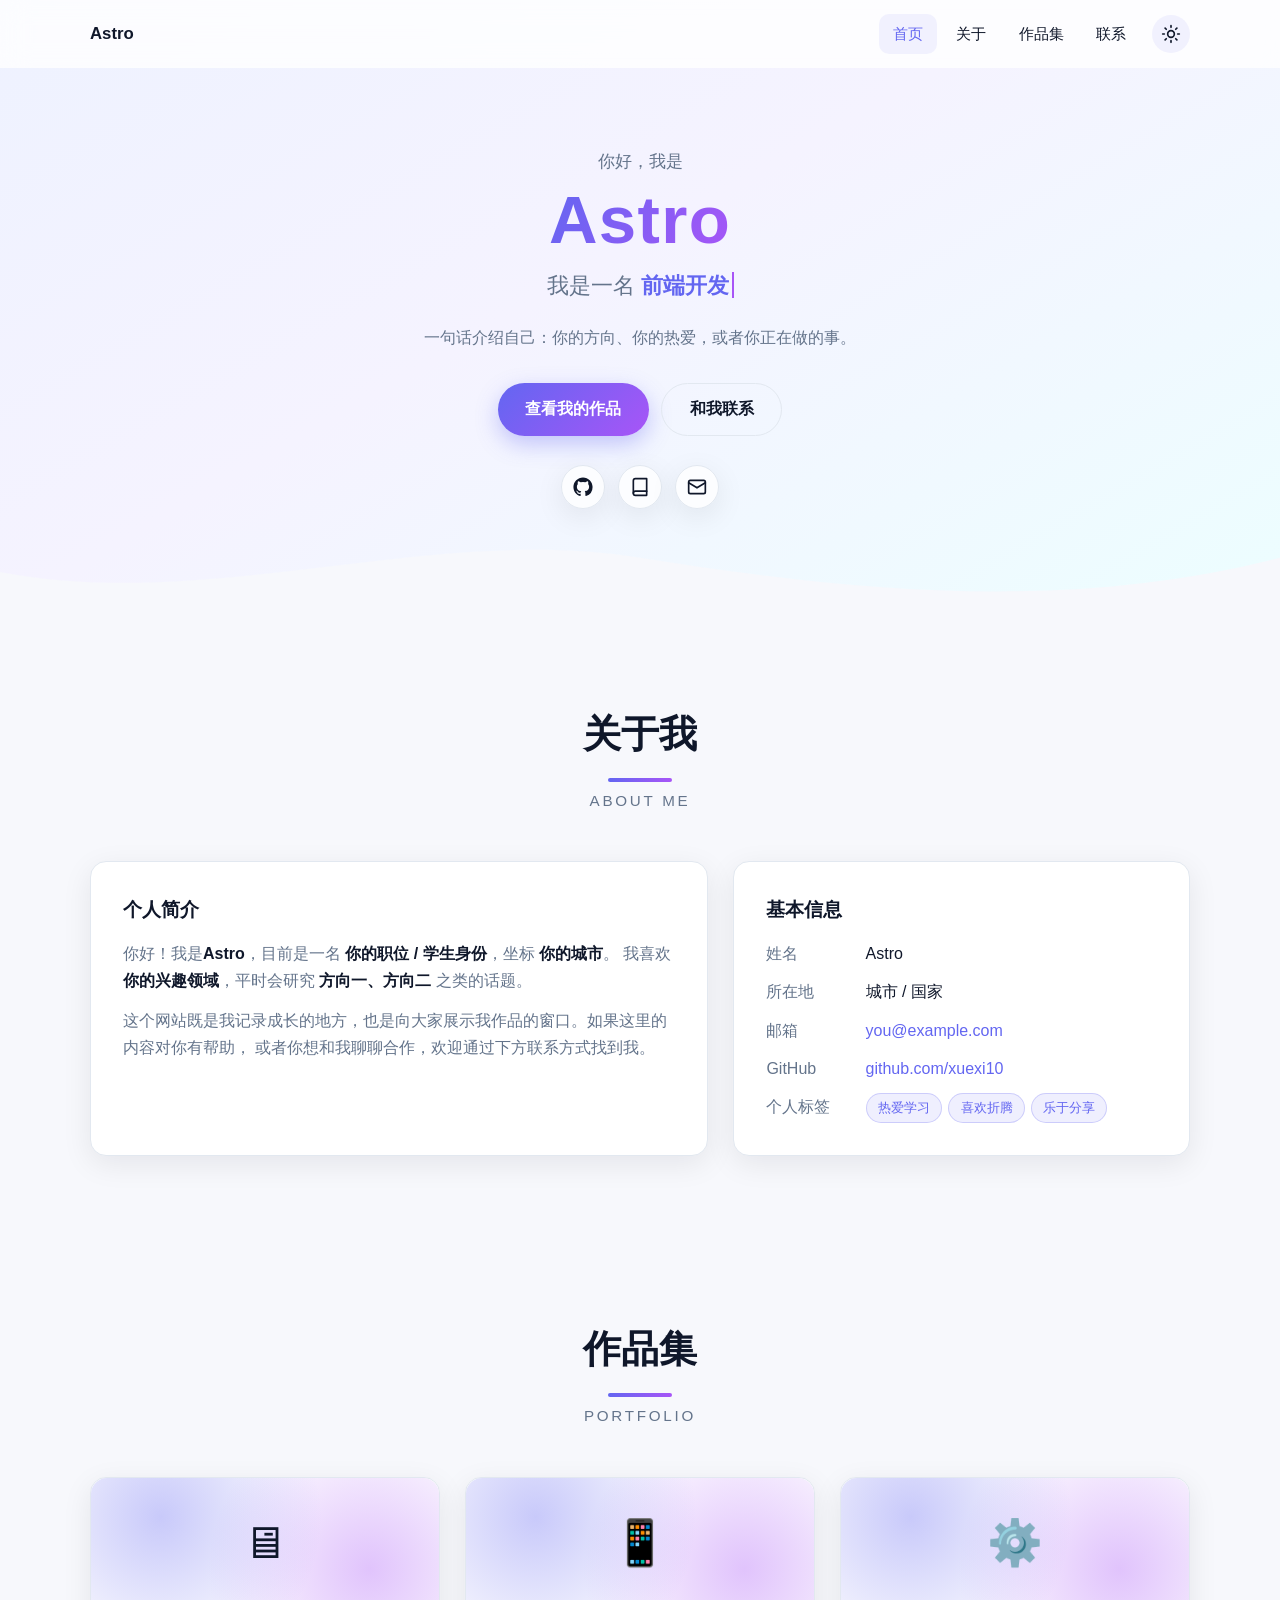
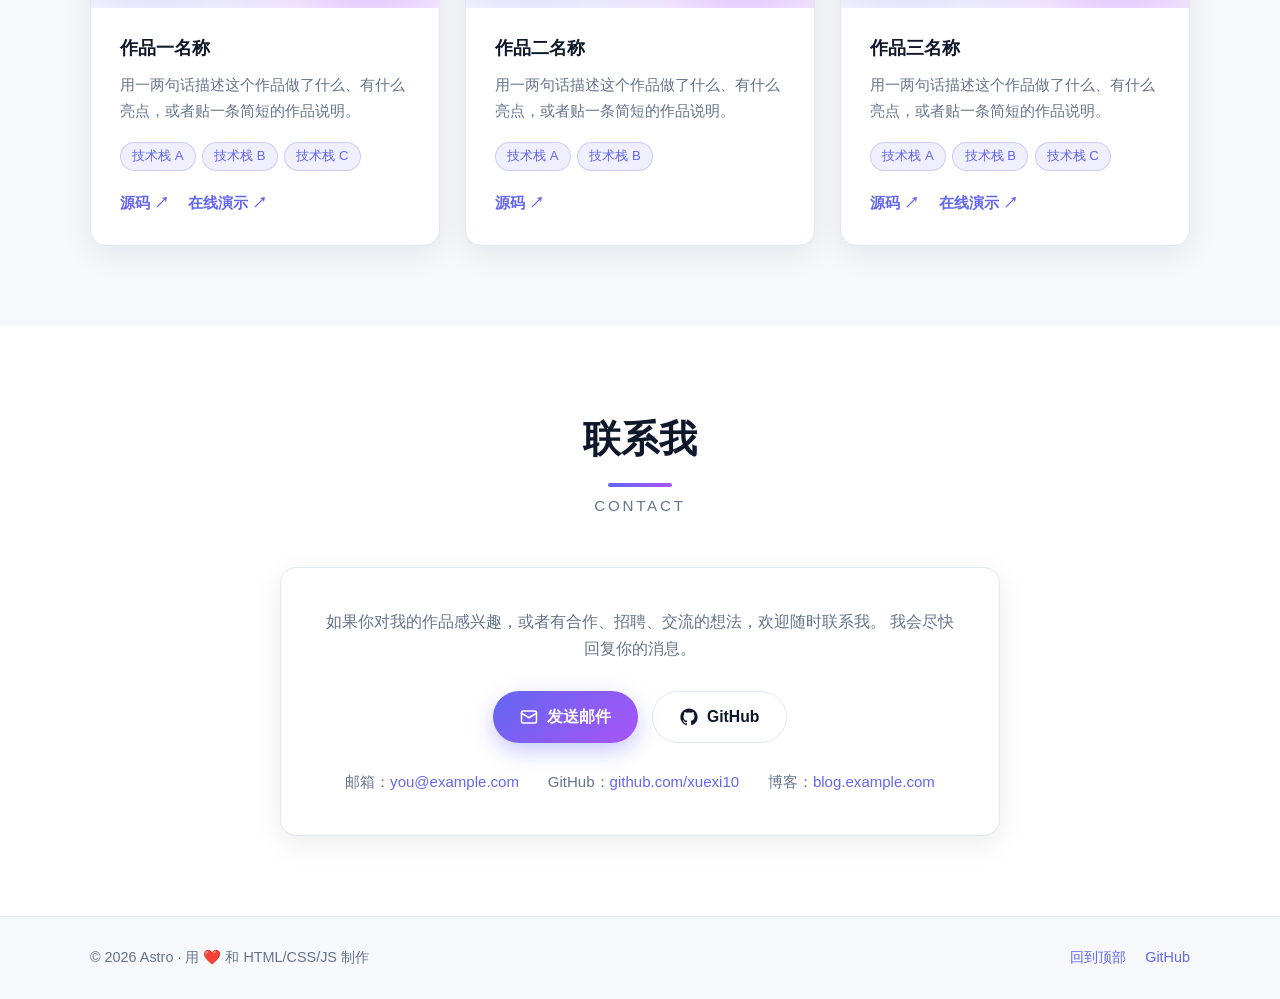
==== index.html @ 0644f5ee "Initial commit: Astro personal website" ====
<!DOCTYPE html>
<html lang="zh-CN">
<head>
  <meta charset="UTF-8" />
  <meta name="viewport" content="width=device-width, initial-scale=1.0" />
  <title>Astro · 个人主页</title>
  <meta name="description" content="这是我的个人网站，记录我做过的事情与正在学习的东西。" />
  <meta property="og:title" content="Astro · 个人主页" />
  <meta property="og:description" content="这是我的个人网站，记录我做过的事情与正在学习的东西。" />
  <meta property="og:type" content="website" />
  <link rel="icon" href="data:image/svg+xml,%3Csvg xmlns='http://www.w3.org/2000/svg' viewBox='0 0 100 100'%3E%3Cdefs%3E%3ClinearGradient id='g' x1='0' y1='0' x2='1' y2='1'%3E%3Cstop stop-color='%236366f1'/%3E%3Cstop offset='1' stop-color='%23a855f7'/%3E%3C/linearGradient%3E%3C/defs%3E%3Ccircle cx='50' cy='50' r='46' fill='url(%23g)'/%3E%3C/svg%3E" />
  <link rel="stylesheet" href="style.css" />
</head>
<body>
  <!-- 进度条：页面滚动时顶部显示的彩色细线 -->
  <div id="scroll-progress" aria-hidden="true"></div>

  <!-- ============ 导航栏 ============ -->
  <header class="nav">
    <div class="container nav-inner">
      <a class="brand" href="#home">
        <span class="brand-name">Astro</span>
      </a>

      <button class="nav-toggle" id="nav-toggle" aria-expanded="false" aria-controls="nav-menu" aria-label="打开菜单">
        <span></span><span></span><span></span>
      </button>

      <nav class="nav-menu" id="nav-menu" aria-label="主导航">
        <a href="#home" class="nav-link">首页</a>
        <a href="#about" class="nav-link">关于</a>
        <a href="#portfolio" class="nav-link">作品集</a>
        <a href="#contact" class="nav-link">联系</a>
        <button class="theme-toggle" id="theme-toggle" type="button" aria-label="切换深色 / 浅色主题">
          <svg id="icon-sun" class="icon" viewBox="0 0 24 24" fill="none" stroke="currentColor" stroke-width="2" stroke-linecap="round" aria-hidden="true">
            <circle cx="12" cy="12" r="4"></circle>
            <path d="M12 2v2m0 16v2M4.93 4.93l1.41 1.41m11.32 11.32 1.41 1.41M2 12h2m16 0h2M4.93 19.07l1.41-1.41M17.66 6.34l1.41-1.41"></path>
          </svg>
          <svg id="icon-moon" class="icon" viewBox="0 0 24 24" fill="none" stroke="currentColor" stroke-width="2" stroke-linecap="round" stroke-linejoin="round" aria-hidden="true">
            <path d="M21 12.79A9 9 0 1 1 11.21 3 7 7 0 0 0 21 12.79z"></path>
          </svg>
        </button>
      </nav>
    </div>
  </header>

  <main>
    <!-- ============ 首页 / 英雄区 ============ -->
    <section class="hero" id="home">
      <div class="container hero-inner">
        <p class="hero-greeting">你好，我是</p>
        <h1 class="hero-name">Astro</h1>
        <p class="hero-type">
          <span class="type-prefix">我是一名</span>
          <span class="type-text" id="type-text"></span><span class="type-cursor" aria-hidden="true"></span>
        </p>
        <p class="hero-bio">
          一句话介绍自己：你的方向、你的热爱，或者你正在做的事。
        </p>
        <div class="hero-actions">
          <a class="btn btn-primary" href="#portfolio">查看我的作品</a>
          <a class="btn btn-ghost" href="#contact">和我联系</a>
        </div>
        <div class="hero-social" aria-label="社交链接">
          <a href="https://github.com/xuexi10" target="_blank" rel="noopener noreferrer" aria-label="GitHub">
            <svg viewBox="0 0 24 24" fill="currentColor" aria-hidden="true">
              <path d="M12 .5C5.65.5.5 5.65.5 12c0 5.08 3.29 9.39 7.86 10.91.58.11.79-.25.79-.55v-2.15c-3.2.7-3.87-1.36-3.87-1.36-.53-1.32-1.28-1.67-1.28-1.67-1.04-.72.08-.7.08-.7 1.15.08 1.76 1.18 1.76 1.18 1.03 1.75 2.69 1.25 3.34.95.1-.74.4-1.25.72-1.53-2.55-.29-5.23-1.28-5.23-5.68 0-1.26.45-2.28 1.18-3.09-.12-.29-.51-1.46.11-3.05 0 0 .96-.31 3.16 1.18a11 11 0 0 1 5.76 0c2.2-1.49 3.16-1.18 3.16-1.18.62 1.59.23 2.76.11 3.05.73.81 1.18 1.83 1.18 3.09 0 4.41-2.69 5.38-5.25 5.67.41.35.77 1.05.77 2.12v3.14c0 .3.21.66.8.55A11.5 11.5 0 0 0 23.5 12C23.5 5.65 18.35.5 12 .5z"/>
            </svg>
          </a>
          <a href="https://blog.example.com" target="_blank" rel="noopener noreferrer" aria-label="博客">
            <svg viewBox="0 0 24 24" fill="none" stroke="currentColor" stroke-width="2" stroke-linecap="round" stroke-linejoin="round" aria-hidden="true">
              <path d="M4 19.5A2.5 2.5 0 0 1 6.5 17H20"></path>
              <path d="M6.5 2H20v20H6.5A2.5 2.5 0 0 1 4 19.5v-15A2.5 2.5 0 0 1 6.5 2z"></path>
            </svg>
          </a>
          <a href="mailto:you@example.com" aria-label="发邮件">
            <svg viewBox="0 0 24 24" fill="none" stroke="currentColor" stroke-width="2" stroke-linecap="round" stroke-linejoin="round" aria-hidden="true">
              <rect x="2" y="4" width="20" height="16" rx="2"></rect>
              <path d="m22 7-10 6L2 7"></path>
            </svg>
          </a>
        </div>
      </div>
      <div class="hero-wave" aria-hidden="true">
        <svg viewBox="0 0 1440 120" preserveAspectRatio="none">
          <path d="M0,64 C240,110 480,10 720,48 C960,86 1200,110 1440,48 L1440,120 L0,120 Z"></path>
        </svg>
      </div>
    </section>

    <!-- ============ 关于我 ============ -->
    <section class="section" id="about">
      <div class="container">
        <h2 class="section-title">关于我</h2>
        <p class="section-subtitle">About Me</p>

        <div class="about-grid">
          <div class="card about-card reveal">
            <h3>个人简介</h3>
            <p>
              你好！我是<strong>Astro</strong>，目前是一名 <strong>你的职位 / 学生身份</strong>，坐标 <strong>你的城市</strong>。
              我喜欢<strong>你的兴趣领域</strong>，平时会研究 <strong>方向一、方向二</strong> 之类的话题。
            </p>
            <p>
              这个网站既是我记录成长的地方，也是向大家展示我作品的窗口。如果这里的内容对你有帮助，
              或者你想和我聊聊合作，欢迎通过下方联系方式找到我。
            </p>
          </div>
          <div class="card about-card reveal">
            <h3>基本信息</h3>
            <ul class="info-list">
              <li><span class="info-label">姓名</span><span>Astro</span></li>
              <li><span class="info-label">所在地</span><span>城市 / 国家</span></li>
              <li><span class="info-label">邮箱</span><span><a href="mailto:you@example.com">you@example.com</a></span></li>
              <li><span class="info-label">GitHub</span><span><a href="https://github.com/xuexi10" target="_blank" rel="noopener noreferrer">github.com/xuexi10</a></span></li>
              <li><span class="info-label">个人标签</span>
                <span class="tag-group">
                  <span class="tag">热爱学习</span>
                  <span class="tag">喜欢折腾</span>
                  <span class="tag">乐于分享</span>
                </span>
              </li>
            </ul>
          </div>
        </div>
      </div>
    </section>

    <!-- ============ 作品集 ============ -->
    <section class="section" id="portfolio">
      <div class="container">
        <h2 class="section-title">作品集</h2>
        <p class="section-subtitle">Portfolio</p>

        <div class="projects-grid">
          <article class="project-card card reveal">
            <div class="project-thumb" aria-hidden="true">🖥</div>
            <h3>作品一名称</h3>
            <p>用一两句话描述这个作品做了什么、有什么亮点，或者贴一条简短的作品说明。</p>
            <div class="project-tags">
              <span class="tag">技术栈 A</span>
              <span class="tag">技术栈 B</span>
              <span class="tag">技术栈 C</span>
            </div>
            <div class="project-links">
              <a href="https://github.com/xuexi10" target="_blank" rel="noopener noreferrer">源码 ↗</a>
              <a href="https://example.com" target="_blank" rel="noopener noreferrer">在线演示 ↗</a>
            </div>
          </article>

          <article class="project-card card reveal">
            <div class="project-thumb" aria-hidden="true">📱</div>
            <h3>作品二名称</h3>
            <p>用一两句话描述这个作品做了什么、有什么亮点，或者贴一条简短的作品说明。</p>
            <div class="project-tags">
              <span class="tag">技术栈 A</span>
              <span class="tag">技术栈 B</span>
            </div>
            <div class="project-links">
              <a href="https://github.com/xuexi10" target="_blank" rel="noopener noreferrer">源码 ↗</a>
            </div>
          </article>

          <article class="project-card card reveal">
            <div class="project-thumb" aria-hidden="true">⚙️</div>
            <h3>作品三名称</h3>
            <p>用一两句话描述这个作品做了什么、有什么亮点，或者贴一条简短的作品说明。</p>
            <div class="project-tags">
              <span class="tag">技术栈 A</span>
              <span class="tag">技术栈 B</span>
              <span class="tag">技术栈 C</span>
            </div>
            <div class="project-links">
              <a href="https://github.com/xuexi10" target="_blank" rel="noopener noreferrer">源码 ↗</a>
              <a href="https://example.com" target="_blank" rel="noopener noreferrer">在线演示 ↗</a>
            </div>
          </article>
        </div>
      </div>
    </section>

    <!-- ============ 联系我 ============ -->
    <section class="section section-alt" id="contact">
      <div class="container">
        <h2 class="section-title">联系我</h2>
        <p class="section-subtitle">Contact</p>

        <div class="card contact-card reveal">
          <p class="contact-intro">
            如果你对我的作品感兴趣，或者有合作、招聘、交流的想法，欢迎随时联系我。
            我会尽快回复你的消息。
          </p>
          <div class="contact-actions">
            <a class="btn btn-primary" href="mailto:you@example.com">
              <svg viewBox="0 0 24 24" fill="none" stroke="currentColor" stroke-width="2" stroke-linecap="round" stroke-linejoin="round" aria-hidden="true">
                <rect x="2" y="4" width="20" height="16" rx="2"></rect>
                <path d="m22 7-10 6L2 7"></path>
              </svg>
              发送邮件
            </a>
            <a class="btn btn-ghost" href="https://github.com/xuexi10" target="_blank" rel="noopener noreferrer">
              <svg viewBox="0 0 24 24" fill="currentColor" aria-hidden="true">
                <path d="M12 .5C5.65.5.5 5.65.5 12c0 5.08 3.29 9.39 7.86 10.91.58.11.79-.25.79-.55v-2.15c-3.2.7-3.87-1.36-3.87-1.36-.53-1.32-1.28-1.67-1.28-1.67-1.04-.72.08-.7.08-.7 1.15.08 1.76 1.18 1.76 1.18 1.03 1.75 2.69 1.25 3.34.95.1-.74.4-1.25.72-1.53-2.55-.29-5.23-1.28-5.23-5.68 0-1.26.45-2.28 1.18-3.09-.12-.29-.51-1.46.11-3.05 0 0 .96-.31 3.16 1.18a11 11 0 0 1 5.76 0c2.2-1.49 3.16-1.18 3.16-1.18.62 1.59.23 2.76.11 3.05.73.81 1.18 1.83 1.18 3.09 0 4.41-2.69 5.38-5.25 5.67.41.35.77 1.05.77 2.12v3.14c0 .3.21.66.8.55A11.5 11.5 0 0 0 23.5 12C23.5 5.65 18.35.5 12 .5z"/>
              </svg>
              GitHub
            </a>
          </div>
          <ul class="contact-list">
            <li>邮箱：<a href="mailto:you@example.com">you@example.com</a></li>
            <li>GitHub：<a href="https://github.com/xuexi10" target="_blank" rel="noopener noreferrer">github.com/xuexi10</a></li>
            <li>博客：<a href="https://blog.example.com" target="_blank" rel="noopener noreferrer">blog.example.com</a></li>
          </ul>
        </div>
      </div>
    </section>
  </main>

  <footer class="footer">
    <div class="container footer-inner">
      <p>© <span id="year"></span> Astro · 用 ❤️ 和 HTML/CSS/JS 制作</p>
      <p class="footer-links">
        <a href="#home">回到顶部</a>
        <a href="https://github.com/xuexi10" target="_blank" rel="noopener noreferrer">GitHub</a>
      </p>
    </div>
  </footer>

  <button class="back-to-top" id="back-to-top" type="button" aria-label="回到顶部">
    <svg viewBox="0 0 24 24" fill="none" stroke="currentColor" stroke-width="2.5" stroke-linecap="round" stroke-linejoin="round" aria-hidden="true">
      <path d="m18 15-6-6-6 6"></path>
    </svg>
  </button>

  <script src="script.js"></script>
</body>
</html>
---- style.css ----
/* ==========================================================
   个人网站样式表
   颜色、字体等全局变量都在 :root 中，方便统一修改
   ========================================================== */

:root {
  --accent-1: #6366f1;   /* 主色（靛蓝） */
  --accent-2: #a855f7;   /* 辅色（紫色） */
  --accent-3: #22d3ee;   /* 点缀色（青色） */

  --radius: 16px;
  --shadow: 0 8px 30px rgba(2, 6, 23, 0.08);
  --shadow-lg: 0 18px 50px rgba(2, 6, 23, 0.16);
  --max-width: 1100px;
  --nav-height: 68px;
}

/* 浅色主题（默认） */
:root,
:root[data-theme="light"] {
  color-scheme: light;
  --bg: #f7f8fc;
  --bg-soft: #ffffff;
  --card: #ffffff;
  --text: #0f172a;
  --muted: #64748b;
  --line: #e2e8f0;
  --header-bg: rgba(255, 255, 255, 0.78);
  --hero-bg: linear-gradient(150deg, #eef2ff 0%, #f5f3ff 45%, #ecfeff 100%);
}

/* 深色主题 */
:root[data-theme="dark"] {
  color-scheme: dark;
  --bg: #0b1120;
  --bg-soft: #101a33;
  --card: #111a31;
  --text: #e2e8f0;
  --muted: #94a3b8;
  --line: #1e293b;
  --header-bg: rgba(11, 17, 32, 0.8);
  --hero-bg: linear-gradient(150deg, #101c3d 0%, #1d1438 45%, #0d2b34 100%);
  --shadow: 0 8px 30px rgba(0, 0, 0, 0.35);
  --shadow-lg: 0 18px 50px rgba(0, 0, 0, 0.5);
}

* {
  margin: 0;
  padding: 0;
  box-sizing: border-box;
}

html {
  scroll-behavior: smooth;
}

body {
  font-family: -apple-system, BlinkMacSystemFont, "Segoe UI", "PingFang SC",
    "Hiragino Sans GB", "Microsoft YaHei", "Noto Sans SC", sans-serif;
  background: var(--bg);
  color: var(--text);
  line-height: 1.7;
  transition: background-color 0.35s ease, color 0.35s ease;
}

img,
svg {
  display: block;
  max-width: 100%;
}

a {
  color: var(--accent-1);
  text-decoration: none;
  transition: color 0.2s ease;
}

a:hover {
  color: var(--accent-2);
}

button {
  font: inherit;
  cursor: pointer;
  border: none;
  background: none;
  color: inherit;
}

section {
  scroll-margin-top: calc(var(--nav-height) + 12px);
}

.container {
  width: min(var(--max-width), 100% - 2.5rem);
  margin-inline: auto;
}

.icon {
  width: 20px;
  height: 20px;
}

/* ---------- 顶部滚动进度条 ---------- */
#scroll-progress {
  position: fixed;
  top: 0;
  left: 0;
  height: 3px;
  width: 0;
  background: linear-gradient(90deg, var(--accent-1), var(--accent-2), var(--accent-3));
  z-index: 1200;
}

/* ---------- 导航栏 ---------- */
.nav {
  position: fixed;
  top: 0;
  left: 0;
  right: 0;
  height: var(--nav-height);
  background: var(--header-bg);
  backdrop-filter: blur(14px);
  -webkit-backdrop-filter: blur(14px);
  border-bottom: 1px solid transparent;
  z-index: 1000;
  transition: border-color 0.3s ease, box-shadow 0.3s ease;
}

.nav.scrolled {
  border-bottom-color: var(--line);
  box-shadow: 0 4px 20px rgba(2, 6, 23, 0.06);
}

.nav-inner {
  height: var(--nav-height);
  display: flex;
  align-items: center;
  justify-content: space-between;
  gap: 1rem;
}

.brand {
  display: inline-flex;
  align-items: center;
  gap: 0.65rem;
  font-weight: 700;
  color: var(--text);
  font-size: 1.05rem;
}

.brand:hover {
  color: var(--accent-1);
}

.nav-menu {
  display: flex;
  align-items: center;
  gap: 0.35rem;
}

.nav-link {
  padding: 0.45rem 0.85rem;
  border-radius: 10px;
  color: var(--text);
  font-weight: 500;
  font-size: 0.95rem;
  transition: color 0.2s ease, background-color 0.2s ease;
}

.nav-link:hover,
.nav-link.active {
  color: var(--accent-1);
  background: color-mix(in srgb, var(--accent-1) 8%, transparent);
}

.theme-toggle {
  display: grid;
  place-items: center;
  width: 38px;
  height: 38px;
  margin-left: 0.4rem;
  border-radius: 50%;
  color: var(--text);
  background: color-mix(in srgb, var(--accent-1) 8%, transparent);
  transition: color 0.25s ease, transform 0.25s ease, background-color 0.25s ease;
}

.theme-toggle:hover {
  color: var(--accent-1);
  transform: rotate(18deg);
}

:root[data-theme="dark"] #icon-sun,
:root:not([data-theme="dark"]) #icon-moon {
  display: none;
}

/* 汉堡菜单按钮：移动端显示 */
.nav-toggle {
  display: none;
  flex-direction: column;
  justify-content: center;
  gap: 5px;
  width: 42px;
  height: 42px;
  padding: 8px;
  border-radius: 10px;
}

.nav-toggle span {
  display: block;
  height: 2px;
  width: 100%;
  border-radius: 2px;
  background: var(--text);
  transition: transform 0.3s ease, opacity 0.3s ease;
}

.nav-toggle[aria-expanded="true"] span:nth-child(1) {
  transform: translateY(7px) rotate(45deg);
}

.nav-toggle[aria-expanded="true"] span:nth-child(2) {
  opacity: 0;
}

.nav-toggle[aria-expanded="true"] span:nth-child(3) {
  transform: translateY(-7px) rotate(-45deg);
}

/* ---------- 英雄区 ---------- */
.hero {
  position: relative;
  padding: calc(var(--nav-height) + 5rem) 0 7rem;
  text-align: center;
  background: var(--hero-bg);
  overflow: hidden;
}

.hero-inner {
  position: relative;
  z-index: 2;
  display: flex;
  flex-direction: column;
  align-items: center;
}

.hero-greeting {
  color: var(--muted);
  font-size: 1.05rem;
}

.hero-name {
  margin: 0.3rem 0 0.6rem;
  font-size: clamp(2.6rem, 7vw, 4.2rem);
  line-height: 1.15;
  letter-spacing: 0.02em;
  background: linear-gradient(120deg, var(--accent-1), var(--accent-2));
  -webkit-background-clip: text;
  background-clip: text;
  -webkit-text-fill-color: transparent;
  color: transparent;
}

.hero-type {
  min-height: 2rem;
  font-size: clamp(1.1rem, 3vw, 1.35rem);
  color: var(--text);
}

.type-prefix {
  color: var(--muted);
}

.type-text {
  font-weight: 600;
  color: var(--accent-1);
}

.type-cursor {
  display: inline-block;
  width: 2px;
  height: 1.2em;
  margin-left: 3px;
  vertical-align: text-bottom;
  background: var(--accent-2);
  animation: blink 0.9s step-end infinite;
}

@keyframes blink {
  50% { opacity: 0; }
}

.hero-bio {
  max-width: 580px;
  margin: 1.2rem auto 0;
  color: var(--muted);
}

.hero-actions {
  display: flex;
  flex-wrap: wrap;
  justify-content: center;
  gap: 0.8rem;
  margin-top: 2rem;
}

.hero-social {
  display: flex;
  gap: 0.8rem;
  margin-top: 1.8rem;
}

.hero-social a {
  display: grid;
  place-items: center;
  width: 44px;
  height: 44px;
  border-radius: 50%;
  color: var(--text);
  background: color-mix(in srgb, var(--card) 80%, transparent);
  border: 1px solid var(--line);
  box-shadow: var(--shadow);
  transition: color 0.25s ease, transform 0.25s ease, border-color 0.25s ease;
}

.hero-social a:hover {
  color: #fff;
  border-color: transparent;
  background: linear-gradient(135deg, var(--accent-1), var(--accent-2));
  transform: translateY(-3px);
}

.hero-social svg {
  width: 20px;
  height: 20px;
}

.hero-wave {
  position: absolute;
  left: 0;
  right: 0;
  bottom: -1px;
  z-index: 1;
  line-height: 0;
}

.hero-wave path {
  fill: var(--bg);
  transition: fill 0.35s ease;
}

/* ---------- 通用区块 ---------- */
.section {
  padding: 5rem 0;
}

.section-alt {
  background: var(--bg-soft);
}

.section-title {
  text-align: center;
  font-size: clamp(1.8rem, 4vw, 2.4rem);
  position: relative;
}

.section-title::after {
  content: "";
  display: block;
  width: 64px;
  height: 4px;
  margin: 0.75rem auto 0;
  border-radius: 4px;
  background: linear-gradient(90deg, var(--accent-1), var(--accent-2));
}

.section-subtitle {
  text-align: center;
  margin: 0.35rem 0 3rem;
  color: var(--muted);
  font-size: 0.95rem;
  letter-spacing: 0.18em;
  text-transform: uppercase;
}

.section-note {
  margin-top: 2rem;
  text-align: center;
  color: var(--muted);
  font-size: 0.9rem;
}

.card {
  background: var(--card);
  border: 1px solid var(--line);
  border-radius: var(--radius);
  box-shadow: var(--shadow);
}

/* ---------- 关于我 ---------- */
.about-grid {
  display: grid;
  grid-template-columns: 1.15fr 0.85fr;
  gap: 1.6rem;
}

.about-card {
  padding: 2rem;
}

.about-card h3 {
  margin-bottom: 0.8rem;
  font-size: 1.2rem;
}

.about-card p + p {
  margin-top: 0.8rem;
}

.about-card p {
  color: var(--muted);
}

.about-card p strong {
  color: var(--text);
}

.info-list {
  list-style: none;
  display: flex;
  flex-direction: column;
  gap: 0.7rem;
}

.info-list li {
  display: flex;
  gap: 1rem;
}

.info-label {
  flex: 0 0 5.2em;
  color: var(--muted);
}

.tag-group {
  display: flex;
  flex-wrap: wrap;
  gap: 0.4rem;
}

.tag {
  display: inline-block;
  padding: 0.16rem 0.7rem;
  border-radius: 999px;
  font-size: 0.82rem;
  color: var(--accent-1);
  background: color-mix(in srgb, var(--accent-1) 10%, transparent);
  border: 1px solid color-mix(in srgb, var(--accent-1) 25%, transparent);
}

/* ---------- 作品集 ---------- */
.projects-grid {
  display: grid;
  grid-template-columns: repeat(auto-fit, minmax(280px, 1fr));
  gap: 1.6rem;
}

.project-card {
  display: flex;
  flex-direction: column;
  padding: 1.8rem;
  transition: transform 0.3s ease, box-shadow 0.3s ease;
}

.project-card:hover {
  transform: translateY(-6px);
  box-shadow: var(--shadow-lg);
}

.project-thumb {
  display: grid;
  place-items: center;
  height: 130px;
  margin: -1.8rem -1.8rem 1.5rem;
  border-radius: var(--radius) var(--radius) 0 0;
  font-size: 2.8rem;
  background:
    radial-gradient(circle at 20% 30%, color-mix(in srgb, var(--accent-1) 35%, transparent), transparent 55%),
    radial-gradient(circle at 80% 70%, color-mix(in srgb, var(--accent-2) 35%, transparent), transparent 55%),
    var(--bg-soft);
}

.project-card h3 {
  font-size: 1.15rem;
  margin-bottom: 0.6rem;
}

.project-card p {
  color: var(--muted);
  font-size: 0.95rem;
  flex: 1;
}

.project-tags {
  display: flex;
  flex-wrap: wrap;
  gap: 0.4rem;
  margin: 1.1rem 0 1.2rem;
}

.project-links {
  display: flex;
  gap: 1.2rem;
  font-weight: 600;
  font-size: 0.95rem;
}

/* ---------- 联系 ---------- */
.contact-card {
  max-width: 720px;
  margin-inline: auto;
  padding: 2.5rem;
  text-align: center;
}

.contact-intro {
  color: var(--muted);
  margin-bottom: 1.8rem;
}

.contact-actions {
  display: flex;
  flex-wrap: wrap;
  justify-content: center;
  gap: 0.9rem;
}

.btn {
  display: inline-flex;
  align-items: center;
  justify-content: center;
  gap: 0.55rem;
  padding: 0.75rem 1.7rem;
  border-radius: 999px;
  font-weight: 600;
  font-size: 0.98rem;
  transition: transform 0.25s ease, box-shadow 0.25s ease, color 0.25s ease,
    background-color 0.25s ease, border-color 0.25s ease;
}

.btn svg {
  width: 18px;
  height: 18px;
}

.btn-primary {
  color: #fff;
  background: linear-gradient(135deg, var(--accent-1), var(--accent-2));
  box-shadow: 0 8px 22px rgba(99, 102, 241, 0.35);
}

.btn-primary:hover {
  color: #fff;
  transform: translateY(-2px);
  box-shadow: 0 12px 28px rgba(99, 102, 241, 0.45);
}

.btn-ghost {
  color: var(--text);
  border: 1.5px solid var(--line);
  background: transparent;
}

.btn-ghost:hover {
  color: var(--accent-1);
  border-color: var(--accent-1);
  transform: translateY(-2px);
}

.contact-list {
  list-style: none;
  margin-top: 1.6rem;
  color: var(--muted);
  font-size: 0.94rem;
  display: flex;
  flex-wrap: wrap;
  justify-content: center;
  gap: 0.5rem 1.8rem;
}

/* ---------- 页脚 ---------- */
.footer {
  border-top: 1px solid var(--line);
  padding: 1.8rem 0;
  color: var(--muted);
  font-size: 0.9rem;
}

.footer-inner {
  display: flex;
  flex-wrap: wrap;
  align-items: center;
  justify-content: space-between;
  gap: 0.5rem;
}

.footer-links {
  display: flex;
  gap: 1.2rem;
}

/* ---------- 回到顶部 ---------- */
.back-to-top {
  position: fixed;
  right: 1.4rem;
  bottom: 1.4rem;
  display: grid;
  place-items: center;
  width: 46px;
  height: 46px;
  border-radius: 50%;
  color: #fff;
  background: linear-gradient(135deg, var(--accent-1), var(--accent-2));
  box-shadow: var(--shadow-lg);
  opacity: 0;
  visibility: hidden;
  transform: translateY(14px);
  transition: opacity 0.3s ease, transform 0.3s ease, visibility 0.3s ease;
  z-index: 900;
}

.back-to-top.visible {
  opacity: 1;
  visibility: visible;
  transform: translateY(0);
}

.back-to-top svg {
  width: 20px;
  height: 20px;
}

/* ---------- 滚动显现动画 ---------- */
.reveal {
  opacity: 0;
  transform: translateY(24px);
  transition: opacity 0.7s ease, transform 0.7s ease;
}

.reveal.visible {
  opacity: 1;
  transform: none;
}

/* ---------- 响应式 ---------- */
@media (max-width: 860px) {
  .about-grid {
    grid-template-columns: 1fr;
  }

  .about-grid .about-card:first-child {
    order: 2;
  }
}

@media (max-width: 640px) {
  .nav-toggle {
    display: flex;
  }

  .nav-menu {
    position: fixed;
    top: var(--nav-height);
    left: 0;
    right: 0;
    flex-direction: column;
    align-items: stretch;
    gap: 0.3rem;
    padding: 1rem 1.25rem 1.3rem;
    background: var(--header-bg);
    backdrop-filter: blur(18px);
    -webkit-backdrop-filter: blur(18px);
    border-bottom: 1px solid var(--line);
    box-shadow: var(--shadow);
    transform: translateY(-120%);
    opacity: 0;
    visibility: hidden;
    transition: transform 0.35s ease, opacity 0.35s ease, visibility 0.35s ease;
  }

  .nav-menu.open {
    transform: translateY(0);
    opacity: 1;
    visibility: visible;
  }

  .nav-menu .nav-link {
    padding: 0.85rem 0.9rem;
  }

  .theme-toggle {
    position: absolute;
    right: 5.1rem;
    top: 0.85rem;
  }

  .hero {
    padding-top: calc(var(--nav-height) + 3.6rem);
  }

  .card {
    padding: 1.4rem;
  }

  .info-list li {
    flex-direction: column;
    gap: 0.15rem;
  }

  .contact-card {
    padding: 1.8rem 1.4rem;
  }

  .footer-inner {
    flex-direction: column;
    text-align: center;
  }
}

/* 尊重系统“减少动态效果”设置 */
@media (prefers-reduced-motion: reduce) {
  html {
    scroll-behavior: auto;
  }

  *,
  *::before,
  *::after {
    animation-duration: 0.01ms !important;
    animation-iteration-count: 1 !important;
    transition-duration: 0.01ms !important;
  }
}
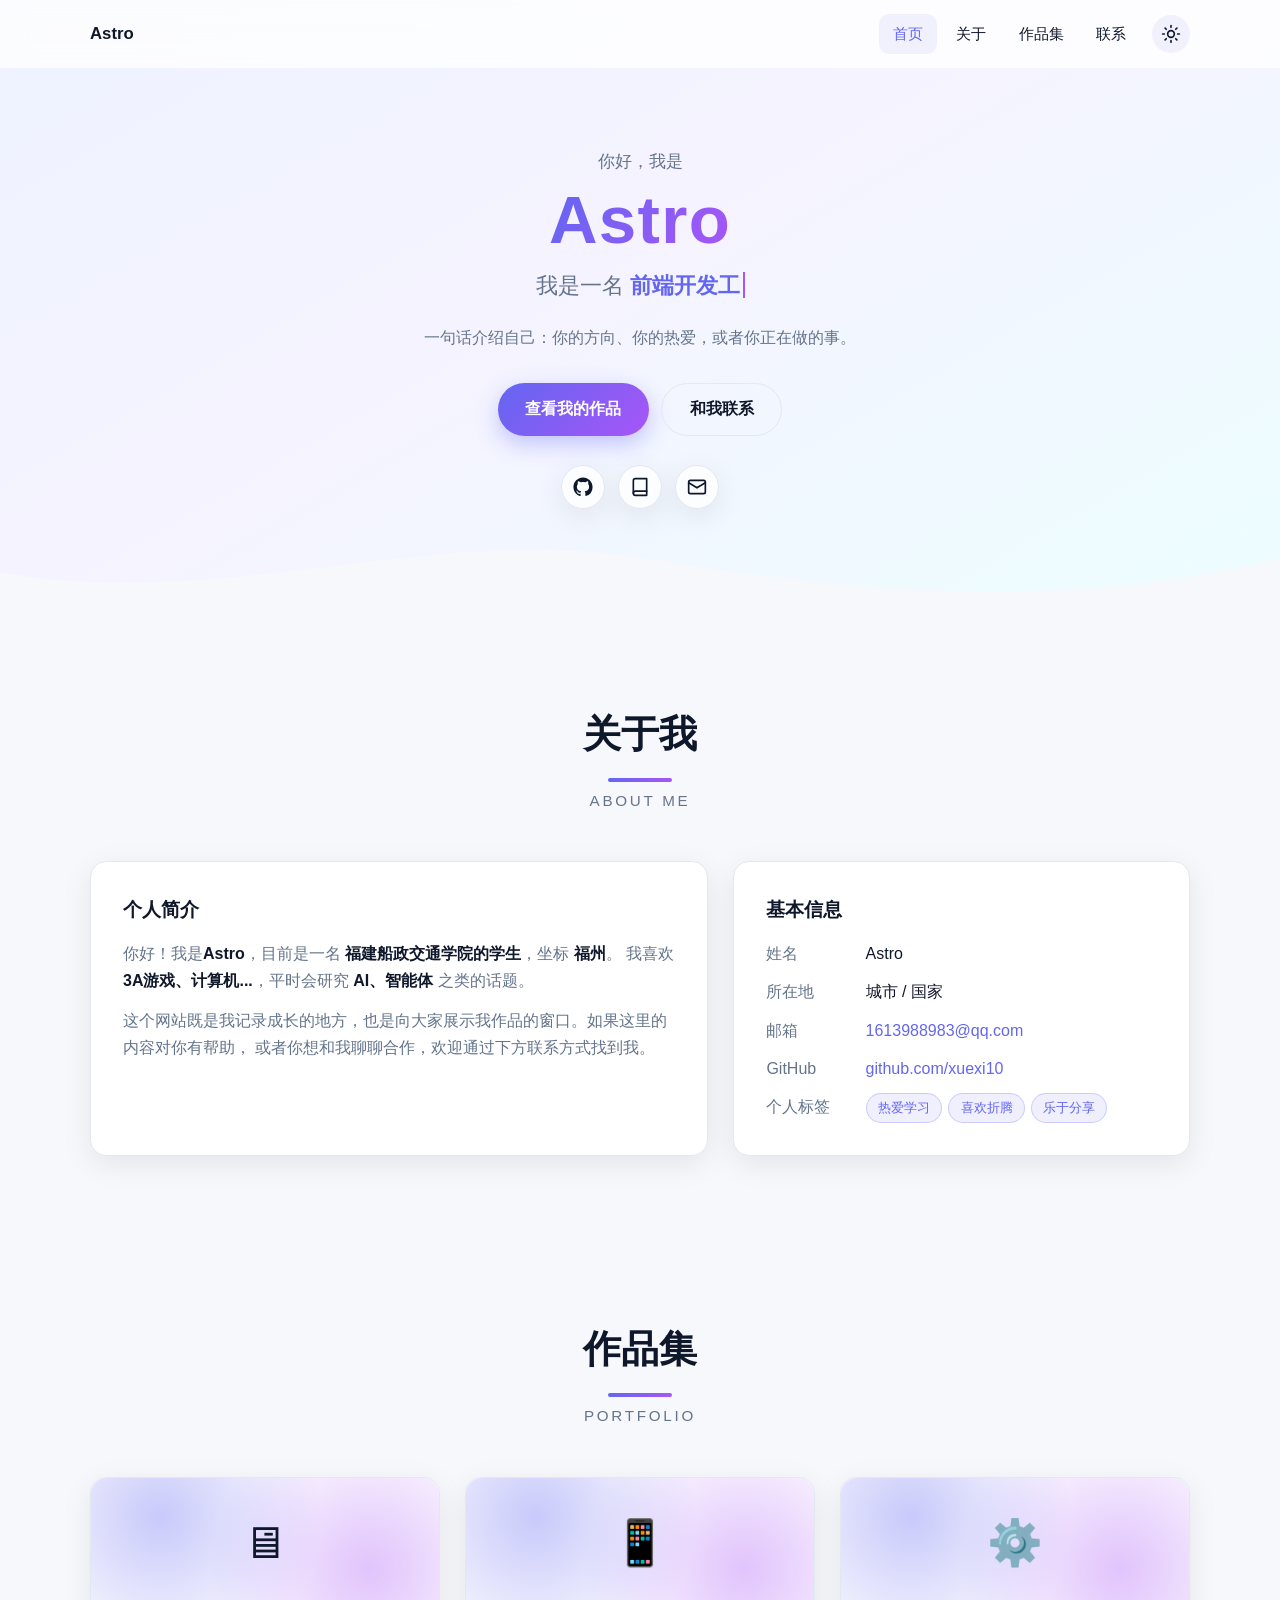
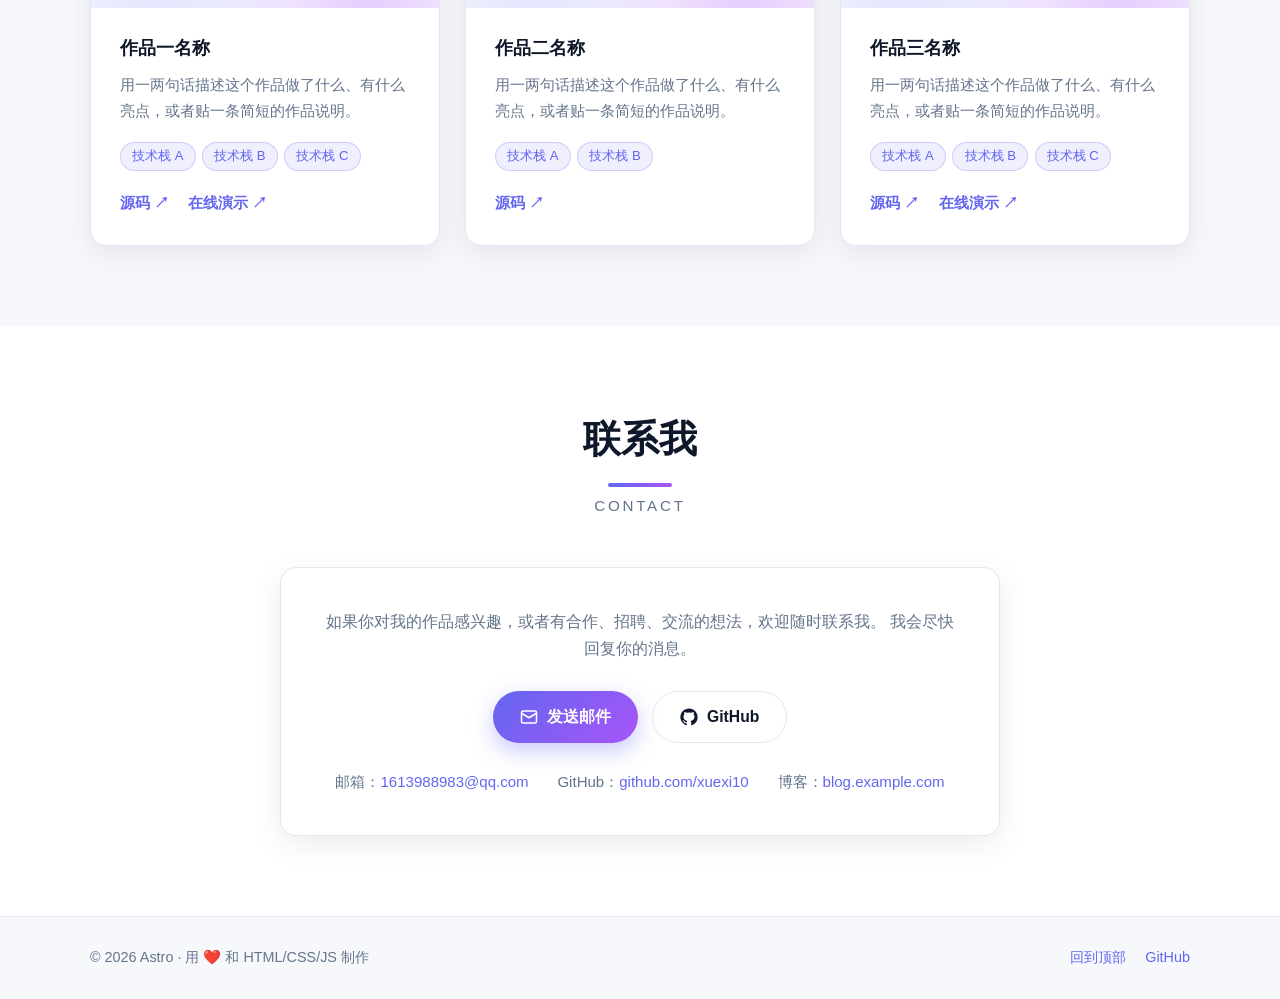
==== commit c0e9a82d: "更新个人简介和联系方式" ====
--- a/index.html
+++ b/index.html
@@ -98,8 +98,8 @@
           <div class="card about-card reveal">
             <h3>个人简介</h3>
             <p>
-              你好！我是<strong>Astro</strong>，目前是一名 <strong>你的职位 / 学生身份</strong>，坐标 <strong>你的城市</strong>。
-              我喜欢<strong>你的兴趣领域</strong>，平时会研究 <strong>方向一、方向二</strong> 之类的话题。
+              你好！我是<strong>Astro</strong>，目前是一名 <strong>福建船政交通学院的学生</strong>，坐标 <strong>福州</strong>。
+              我喜欢<strong>3A游戏、计算机...</strong>，平时会研究 <strong>AI、智能体</strong> 之类的话题。
             </p>
             <p>
               这个网站既是我记录成长的地方，也是向大家展示我作品的窗口。如果这里的内容对你有帮助，
@@ -111,7 +111,7 @@
             <ul class="info-list">
               <li><span class="info-label">姓名</span><span>Astro</span></li>
               <li><span class="info-label">所在地</span><span>城市 / 国家</span></li>
-              <li><span class="info-label">邮箱</span><span><a href="mailto:you@example.com">you@example.com</a></span></li>
+              <li><span class="info-label">邮箱</span><span><a href="mailto:1613988983@qq.com">1613988983@qq.com</a></span></li>
               <li><span class="info-label">GitHub</span><span><a href="https://github.com/xuexi10" target="_blank" rel="noopener noreferrer">github.com/xuexi10</a></span></li>
               <li><span class="info-label">个人标签</span>
                 <span class="tag-group">
@@ -206,7 +206,7 @@
             </a>
           </div>
           <ul class="contact-list">
-            <li>邮箱：<a href="mailto:you@example.com">you@example.com</a></li>
+            <li>邮箱：<a href="mailto:1613988983@qq.com">1613988983@qq.com</a></li>
             <li>GitHub：<a href="https://github.com/xuexi10" target="_blank" rel="noopener noreferrer">github.com/xuexi10</a></li>
             <li>博客：<a href="https://blog.example.com" target="_blank" rel="noopener noreferrer">blog.example.com</a></li>
           </ul>
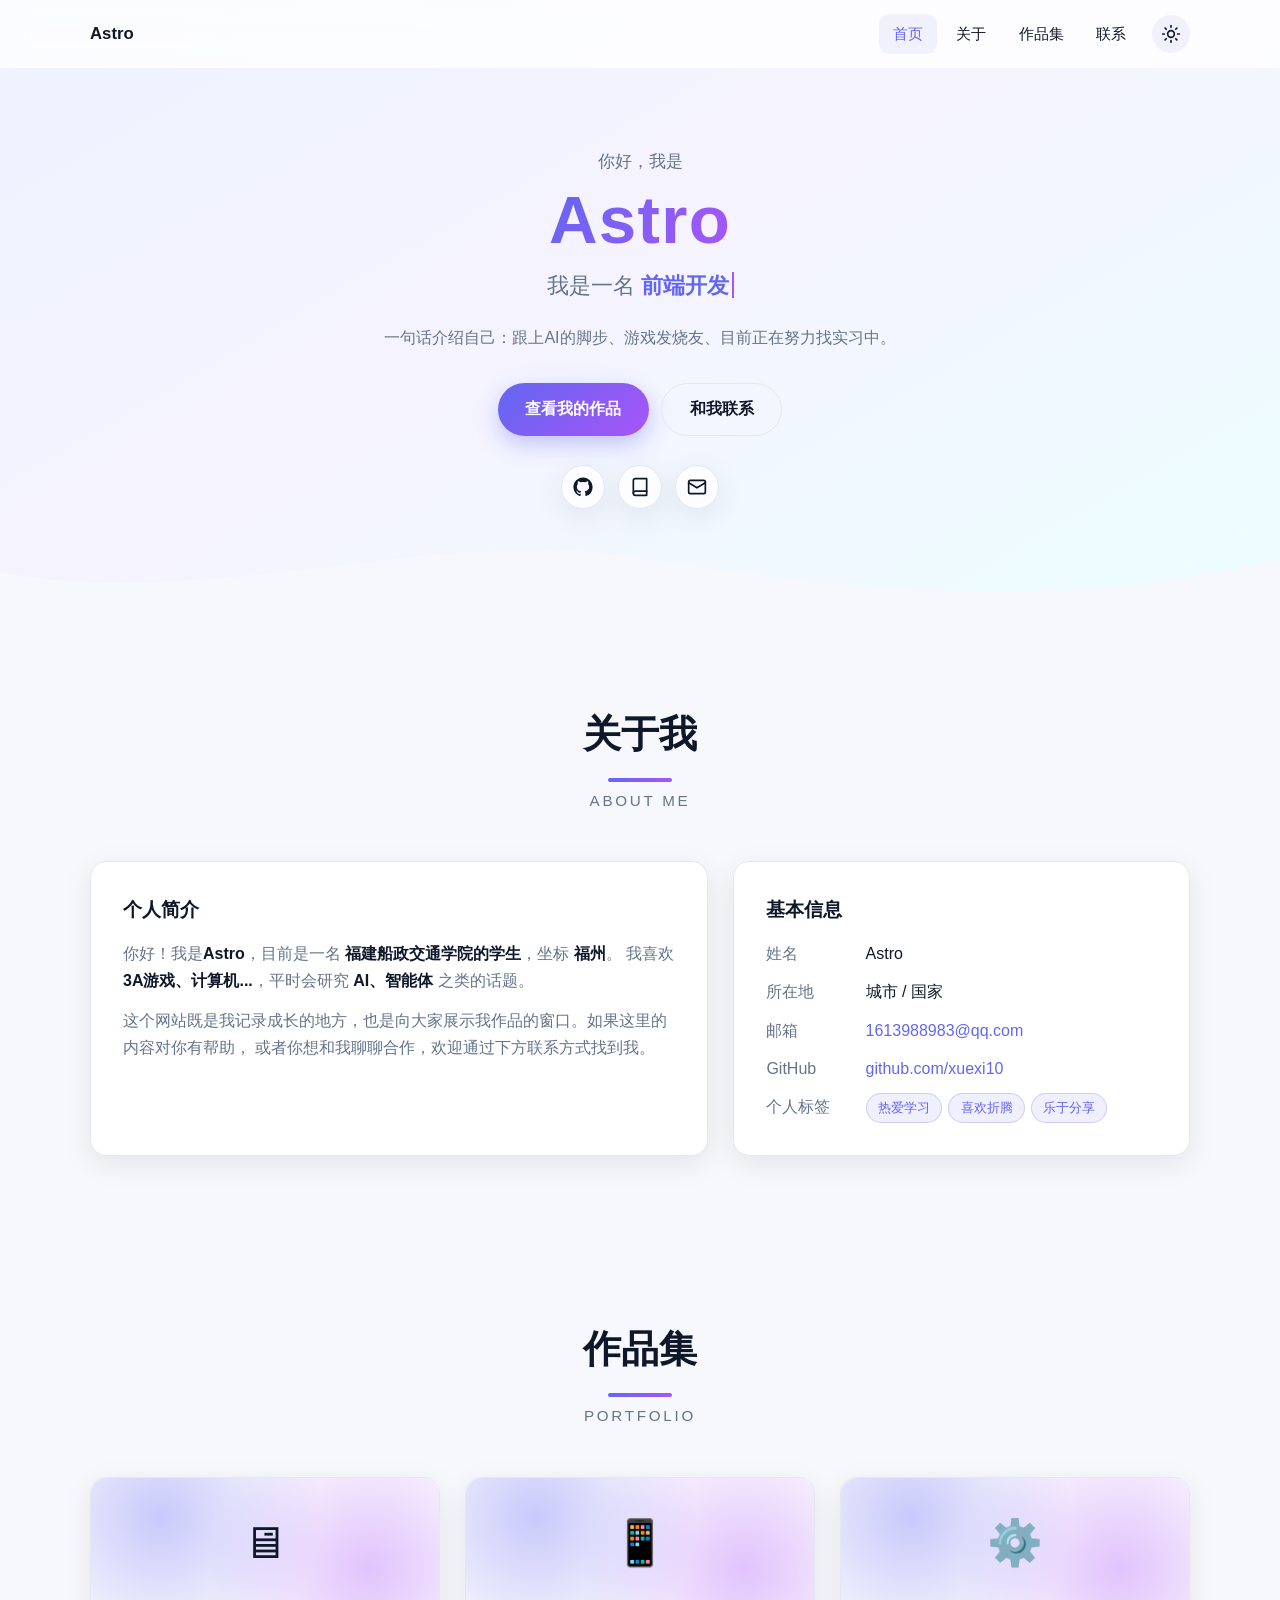
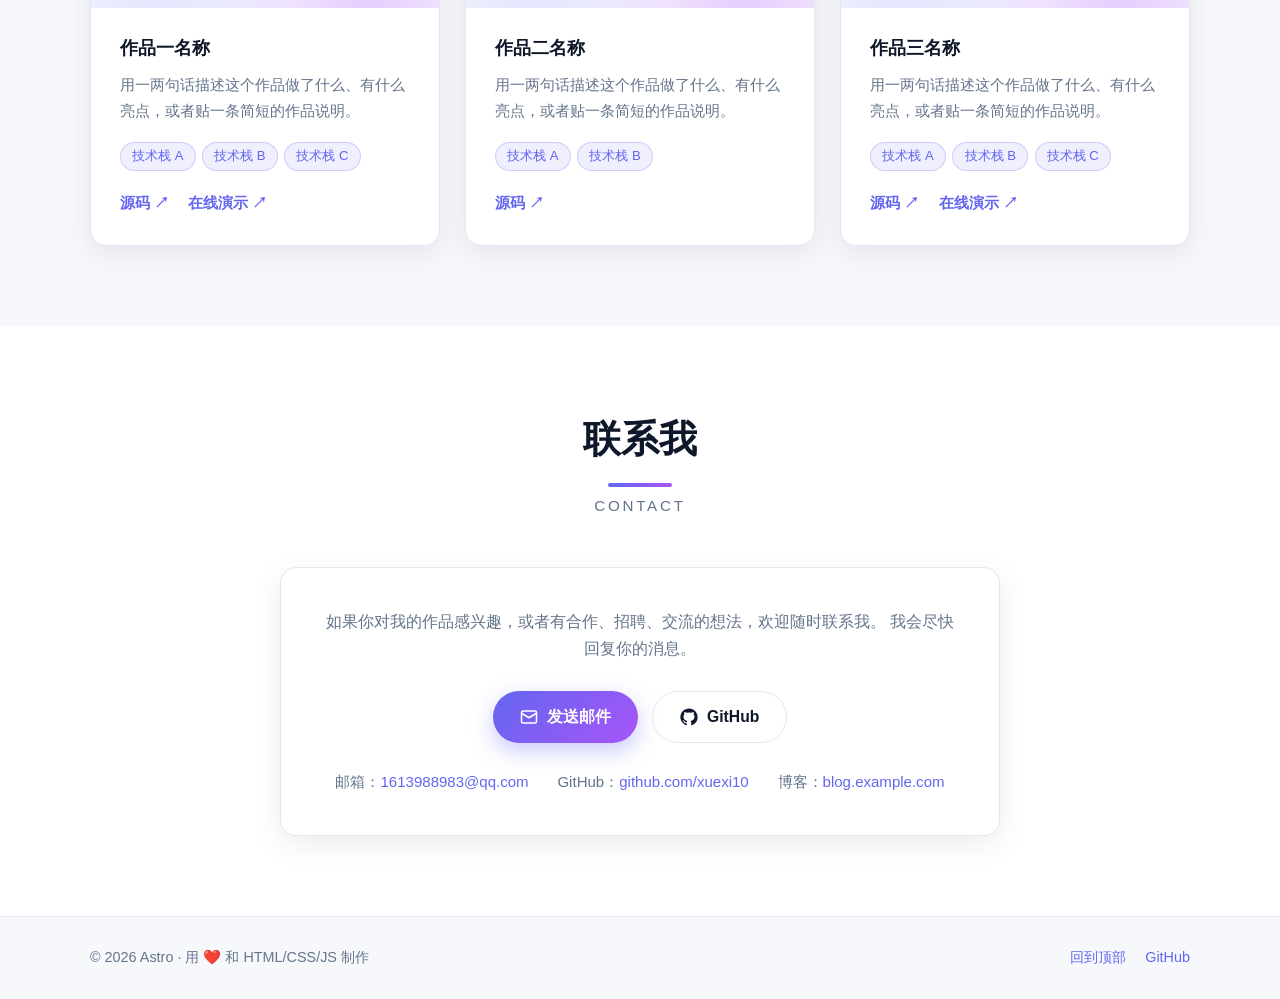
==== commit c2dece1f: "更新个人简介：添加关于AI和游戏的兴趣，以及实习寻找状态" ====
--- a/index.html
+++ b/index.html
@@ -55,7 +55,7 @@
           <span class="type-text" id="type-text"></span><span class="type-cursor" aria-hidden="true"></span>
         </p>
         <p class="hero-bio">
-          一句话介绍自己：你的方向、你的热爱，或者你正在做的事。
+          一句话介绍自己：跟上AI的脚步、游戏发烧友、目前正在努力找实习中。
         </p>
         <div class="hero-actions">
           <a class="btn btn-primary" href="#portfolio">查看我的作品</a>
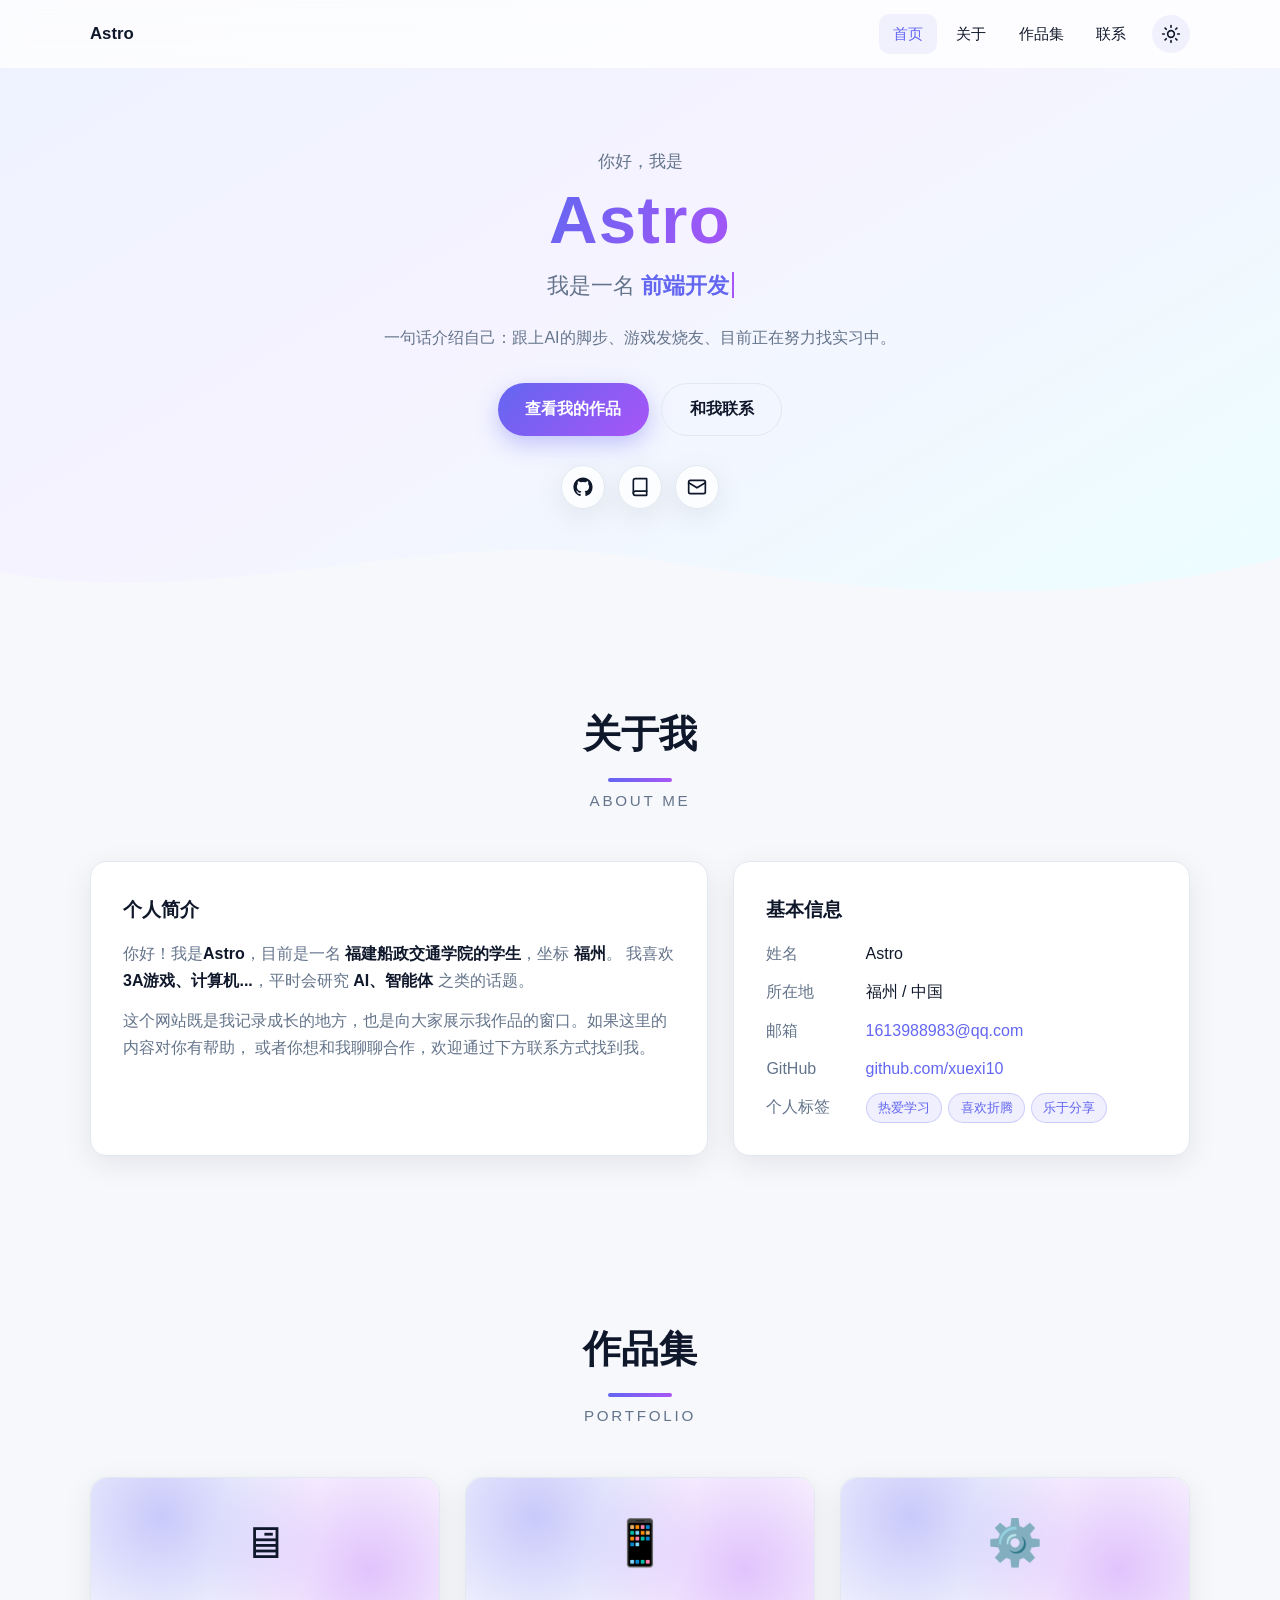
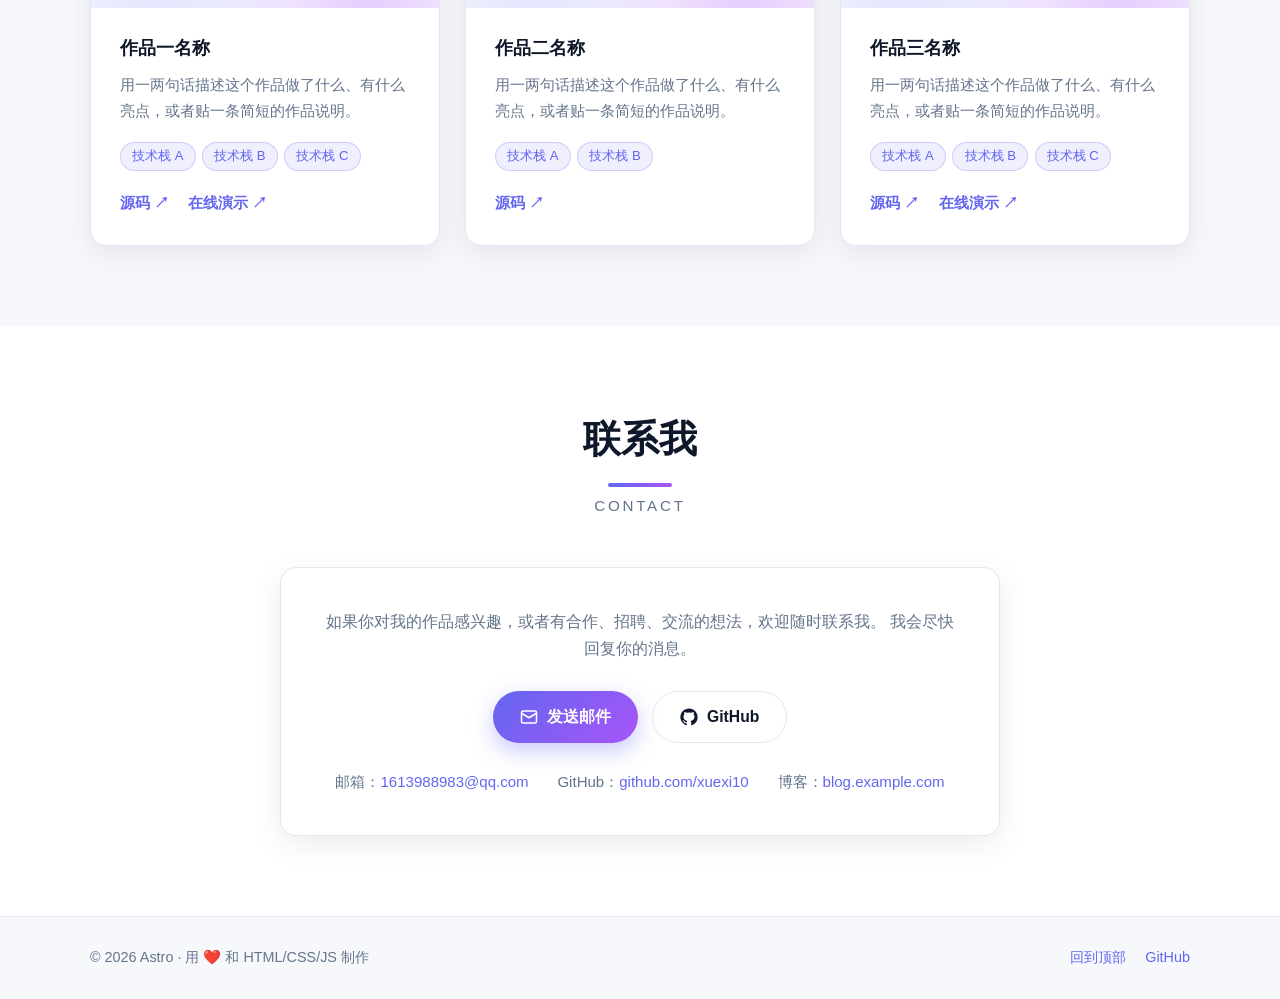
==== commit c491b207: "更新城市国家" ====
--- a/index.html
+++ b/index.html
@@ -110,7 +110,7 @@
             <h3>基本信息</h3>
             <ul class="info-list">
               <li><span class="info-label">姓名</span><span>Astro</span></li>
-              <li><span class="info-label">所在地</span><span>城市 / 国家</span></li>
+              <li><span class="info-label">所在地</span><span>福州 / 中国</span></li>
               <li><span class="info-label">邮箱</span><span><a href="mailto:1613988983@qq.com">1613988983@qq.com</a></span></li>
               <li><span class="info-label">GitHub</span><span><a href="https://github.com/xuexi10" target="_blank" rel="noopener noreferrer">github.com/xuexi10</a></span></li>
               <li><span class="info-label">个人标签</span>
